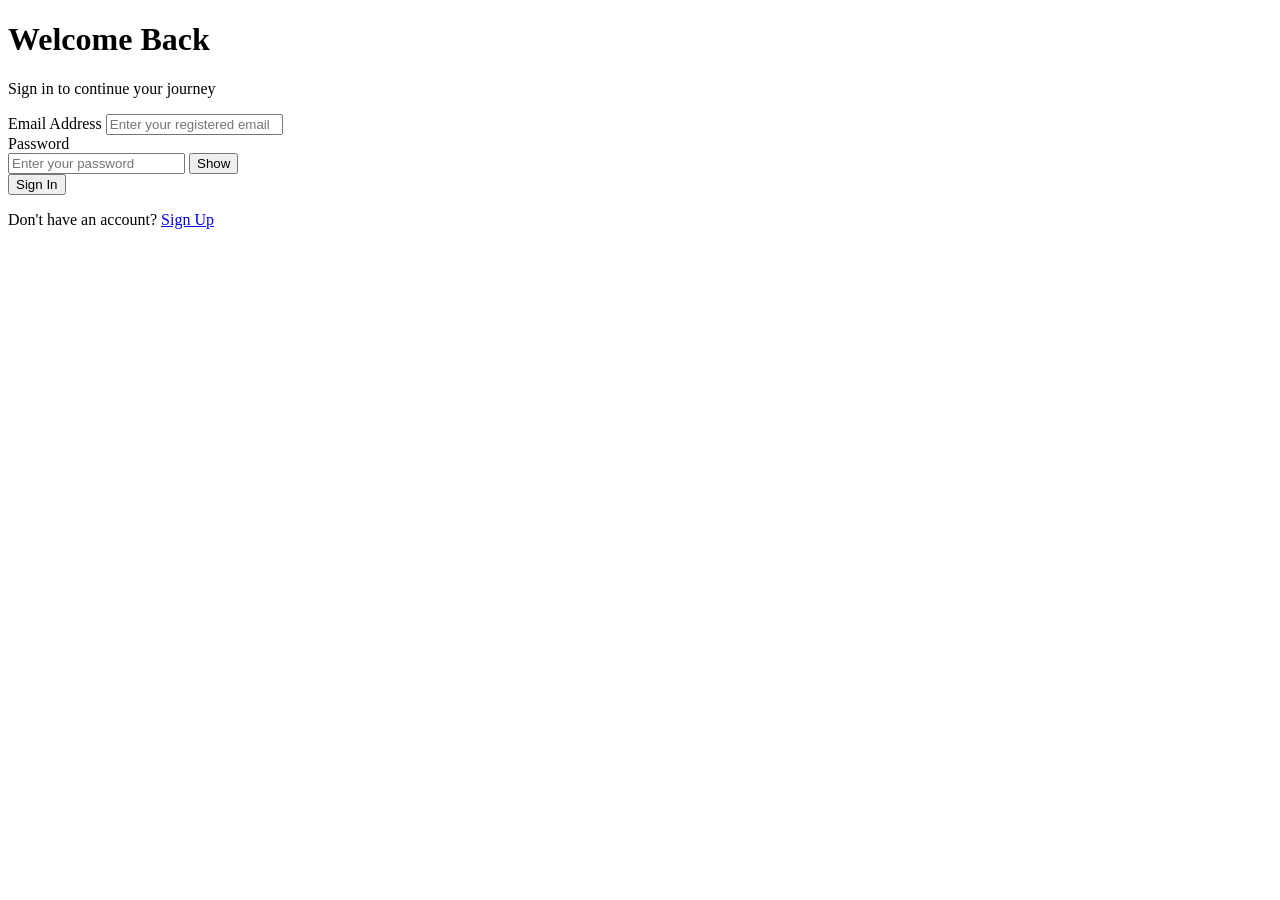
==== SignIn.html @ 3d8928e1 "Add files via upload" ====
<!DOCTYPE html>
<html lang="en">

<head>
    <meta charset="UTF-8">
    <meta name="viewport" content="width=device-width, initial-scale=1.0">

    <title>Sign In</title>

    <link rel="stylesheet" href="css/style.css">
</head>

<body>

    <div class="signup-container">

        <h1>Welcome Back</h1>

        <p class="subtitle">
            Sign in to continue your journey
        </p>

        <form id="signinForm">

            <!-- Email -->
            <div class="form-group">

                <label for="signinEmail">
                    Email Address
                </label>

                <input
                    type="email"
                    id="signinEmail"
                    placeholder="Enter your registered email"
                    required
                >

                <small
                    id="signinEmailError"
                    class="error">
                </small>

            </div>


            <!-- Password -->
            <div class="form-group">

                <label for="signinPassword">
                    Password
                </label>

                <div class="password-box">

                    <input
                        type="password"
                        id="signinPassword"
                        placeholder="Enter your password"
                        required
                    >

                    <button
                        type="button"
                        class="toggle-password"
                        onclick="togglePassword('signinPassword')">
                        Show
                    </button>

                </div>

                <small
                    id="signinPasswordError"
                    class="error">
                </small>

            </div>


            <!-- Sign In Button -->
            <button
                type="submit"
                class="signup-btn">

                Sign In

            </button>


            <!-- Signup Link -->
            <p class="login-link">

                Don't have an account?

                <a href="SignUp.html">
                    Sign Up
                </a>

            </p>

        </form>

    </div>


    <script src="js/index.js"></script>

</body>

</html>
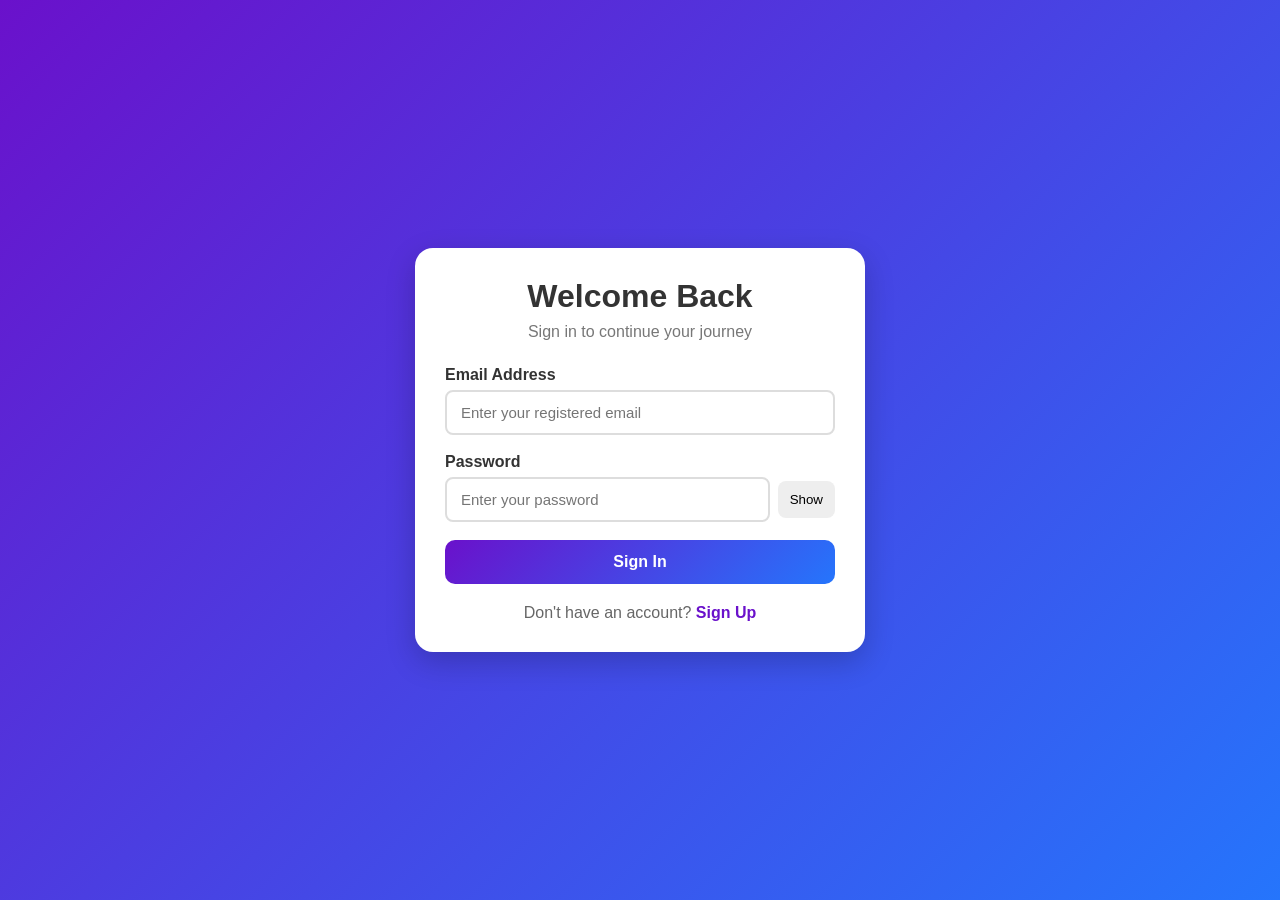
==== commit 9b1e0b6c: "Fix HTML structure and update stylesheet link" ====
--- a/SignIn.html
+++ b/SignIn.html
@@ -7,7 +7,7 @@
 
     <title>Sign In</title>
 
-    <link rel="stylesheet" href="css/style.css">
+    <link rel="stylesheet" href="style.css">
 </head>
 
 <body>
@@ -107,4 +107,4 @@
 
 </body>
 
-</html>+</html>
--- a/style.css
+++ b/style.css
@@ -0,0 +1,304 @@
+* {
+    margin: 0;
+    padding: 0;
+    box-sizing: border-box;
+    font-family: Arial, sans-serif;
+}
+
+body {
+    min-height: 100vh;
+    display: flex;
+    justify-content: center;
+    align-items: center;
+
+    background: linear-gradient(
+        135deg,
+        #6a11cb,
+        #2575fc
+    );
+
+    padding: 20px;
+}
+
+.signup-container {
+    width: 100%;
+    max-width: 450px;
+
+    background: white;
+
+    padding: 30px;
+
+    border-radius: 18px;
+
+    box-shadow:
+        0 10px 30px rgba(0, 0, 0, 0.2);
+}
+
+.signup-container h1 {
+    text-align: center;
+
+    color: #333;
+
+    margin-bottom: 8px;
+}
+
+.subtitle {
+    text-align: center;
+
+    color: #777;
+
+    margin-bottom: 25px;
+}
+
+.form-group {
+    margin-bottom: 18px;
+}
+
+.form-group label {
+    display: block;
+
+    margin-bottom: 6px;
+
+    color: #333;
+
+    font-weight: bold;
+}
+
+.form-group input {
+    width: 100%;
+
+    padding: 12px 14px;
+
+    border: 2px solid #ddd;
+
+    border-radius: 8px;
+
+    outline: none;
+
+    font-size: 15px;
+
+    transition: 0.3s;
+}
+
+.form-group input:focus {
+    border-color: #6a11cb;
+
+    box-shadow:
+        0 0 5px rgba(106, 17, 203, 0.3);
+}
+
+.password-box {
+    display: flex;
+
+    align-items: center;
+
+    gap: 8px;
+}
+
+.password-box input {
+    flex: 1;
+}
+
+.toggle-password {
+    padding: 11px 12px;
+
+    border: none;
+
+    border-radius: 8px;
+
+    background-color: #eeeeee;
+
+    cursor: pointer;
+}
+
+.toggle-password:hover {
+    background-color: #dddddd;
+}
+
+.error {
+    display: block;
+
+    color: red;
+
+    font-size: 13px;
+
+    margin-top: 5px;
+}
+
+.signup-btn {
+    width: 100%;
+
+    padding: 13px;
+
+    border: none;
+
+    border-radius: 10px;
+
+    background: linear-gradient(
+        135deg,
+        #6a11cb,
+        #2575fc
+    );
+
+    color: white;
+
+    font-size: 16px;
+
+    font-weight: bold;
+
+    cursor: pointer;
+
+    transition: 0.3s;
+}
+
+.signup-btn:hover {
+    transform: translateY(-2px);
+
+    box-shadow:
+        0 5px 15px rgba(37, 117, 252, 0.4);
+}
+
+.login-link {
+    text-align: center;
+
+    margin-top: 20px;
+
+    color: #666;
+}
+
+.login-link a {
+    color: #6a11cb;
+
+    text-decoration: none;
+
+    font-weight: bold;
+}
+
+.login-link a:hover {
+    text-decoration: underline;
+}
+
+/* Tablet */
+
+@media screen and (max-width: 1024px) {
+
+    .signup-container {
+        max-width: 500px;
+    }
+}
+
+/* Mobile */
+
+@media screen and (max-width: 768px) {
+
+    body {
+        padding: 15px;
+    }
+
+    .signup-container {
+        padding: 22px;
+    }
+
+    .signup-container h1 {
+        font-size: 26px;
+    }
+
+    .password-box {
+        flex-direction: column;
+
+        align-items: stretch;
+    }
+
+    .toggle-password {
+        width: 100%;
+    }
+}
+
+/* ==============================
+   TRAVELMATE PAGE FIX
+================================ */
+
+.travel-page {
+    display: block;
+    min-height: 100vh;
+    padding: 0;
+    margin: 0;
+    background: #ffffff;
+}
+
+.travel-page .hero {
+    min-height: 500px;
+
+    display: flex;
+    align-items: center;
+    justify-content: center;
+
+    background: linear-gradient(
+        135deg,
+        #6a11cb,
+        #2575fc
+    );
+}
+
+.travel-page .service-card {
+    transition: 0.3s;
+}
+
+.travel-page .service-card:hover {
+    transform: translateY(-8px);
+}
+
+.travel-page .service-card img {
+    height: 230px;
+    object-fit: cover;
+}
+
+.travel-page .gallery-img {
+    width: 100%;
+    height: 280px;
+    object-fit: cover;
+
+    transition: 0.3s;
+}
+
+.travel-page .gallery-img:hover {
+    transform: scale(1.03);
+}
+
+.travel-page footer a {
+    transition: 0.3s;
+}
+
+.travel-page footer a:hover {
+    opacity: 0.7;
+}
+
+/* Tablet */
+
+@media screen and (max-width: 1024px) {
+
+    .travel-page .hero {
+        min-height: 400px;
+    }
+
+    .travel-page .hero h1 {
+        font-size: 3rem;
+    }
+}
+
+/* Mobile */
+
+@media screen and (max-width: 768px) {
+
+    .travel-page .hero {
+        min-height: 350px;
+    }
+
+    .travel-page .hero h1 {
+        font-size: 2.3rem;
+    }
+
+    .travel-page .gallery-img {
+        height: 230px;
+    }
+}
